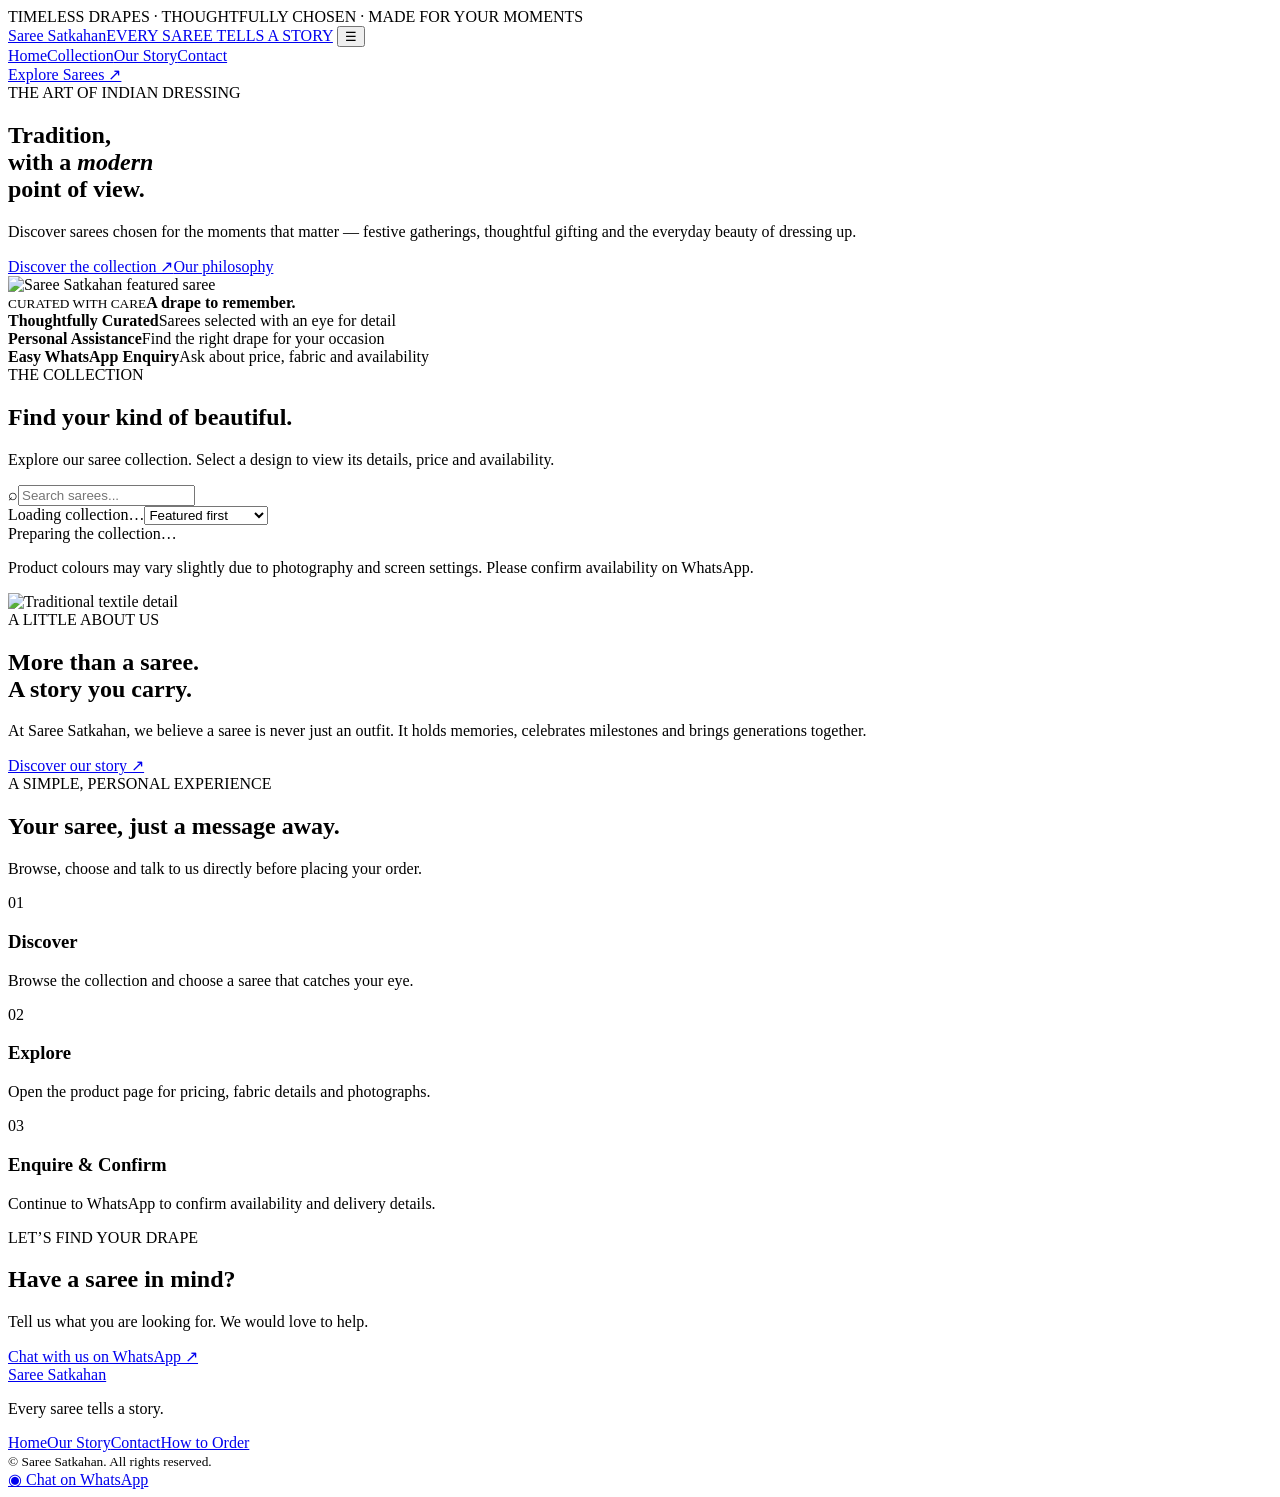
==== index.html @ 79977ba9 "Add files via upload" ====
<!doctype html>
<html lang="en">
<head>
  <meta charset="utf-8"><meta name="viewport" content="width=device-width,initial-scale=1">
  <meta name="theme-color" content="#f7f4ee">
  <meta name="description" content="Discover thoughtfully selected sarees at Saree Satkahan. Explore the collection and enquire on WhatsApp.">
  <title>Saree Satkahan | Every Saree Tells a Story</title>
  <link rel="preconnect" href="https://fonts.googleapis.com"><link rel="preconnect" href="https://fonts.gstatic.com" crossorigin>
  <link href="https://fonts.googleapis.com/css2?family=DM+Sans:wght@400;500;600;700&family=Playfair+Display:wght@400;500;600&display=swap" rel="stylesheet">
  <link rel="stylesheet" href="assets/css/style.css">
</head>
<body>
  <div class="announcement">TIMELESS DRAPES · THOUGHTFULLY CHOSEN · MADE FOR YOUR MOMENTS</div>
  <header class="site-header"><nav class="nav container">
    <a class="brand" href="index.html">Saree Satkahan<span>EVERY SAREE TELLS A STORY</span></a>
    <button class="menu-toggle" aria-label="Open menu" aria-expanded="false">☰</button>
    <div class="nav-links"><a class="active" href="index.html">Home</a><a href="#collection">Collection</a><a href="about.html">Our Story</a><a href="contact.html">Contact</a></div>
    <a class="nav-cta" href="#collection">Explore Sarees ↗</a>
  </nav></header>

  <main>
    <section class="hero container">
      <div class="hero-copy"><span class="eyebrow">THE ART OF INDIAN DRESSING</span>
        <h1>Tradition,<br>with a <em>modern</em><br>point of view.</h1>
        <p>Discover sarees chosen for the moments that matter — festive gatherings, thoughtful gifting and the everyday beauty of dressing up.</p>
        <div class="button-row"><a class="btn btn-dark" href="#collection">Discover the collection ↗</a><a class="btn btn-outline" href="about.html">Our philosophy</a></div>
      </div>
      <div class="hero-image-wrap"><img class="hero-image" src="assets/images/placeholder-saree.svg" alt="Saree Satkahan featured saree"><div class="image-note"><small>CURATED WITH CARE</small><strong>A drape to remember.</strong></div></div>
    </section>

    <section class="trust-strip"><div class="container trust-grid">
      <div><strong>Thoughtfully Curated</strong><span>Sarees selected with an eye for detail</span></div>
      <div><strong>Personal Assistance</strong><span>Find the right drape for your occasion</span></div>
      <div><strong>Easy WhatsApp Enquiry</strong><span>Ask about price, fabric and availability</span></div>
    </div></section>

    <section class="section container" id="collection">
      <div class="section-heading"><span class="eyebrow">THE COLLECTION</span><h2>Find your kind of beautiful.</h2><p>Explore our saree collection. Select a design to view its details, price and availability.</p></div>
      <div class="catalogue-tools"><label class="search-box"><span>⌕</span><input id="searchInput" type="search" placeholder="Search sarees..." aria-label="Search sarees"></label><div class="filters" id="categoryFilters"></div></div>
      <div class="results-line"><span id="resultCount">Loading collection…</span><select id="sortSelect" aria-label="Sort products"><option value="featured">Featured first</option><option value="price-low">Price: low to high</option><option value="price-high">Price: high to low</option><option value="name">Name: A to Z</option></select></div>
      <div class="product-grid" id="productGrid"><div class="loading">Preparing the collection…</div></div>
      <p class="catalogue-note">Product colours may vary slightly due to photography and screen settings. Please confirm availability on WhatsApp.</p>
    </section>

    <section class="story-band"><div class="container story-layout"><div class="story-photo"><img src="assets/images/placeholder-saree.svg" alt="Traditional textile detail"></div><div class="story-copy"><span class="eyebrow">A LITTLE ABOUT US</span><h2>More than a saree.<br>A story you carry.</h2><p>At Saree Satkahan, we believe a saree is never just an outfit. It holds memories, celebrates milestones and brings generations together.</p><a class="text-link" href="about.html">Discover our story ↗</a></div></div></section>

    <section class="section container ordering" id="ordering"><div class="section-heading"><span class="eyebrow">A SIMPLE, PERSONAL EXPERIENCE</span><h2>Your saree, just a message away.</h2><p>Browse, choose and talk to us directly before placing your order.</p></div><div class="steps">
      <article><span>01</span><h3>Discover</h3><p>Browse the collection and choose a saree that catches your eye.</p></article>
      <article><span>02</span><h3>Explore</h3><p>Open the product page for pricing, fabric details and photographs.</p></article>
      <article><span>03</span><h3>Enquire & Confirm</h3><p>Continue to WhatsApp to confirm availability and delivery details.</p></article>
    </div></section>
    <section class="contact-banner"><span class="eyebrow">LET’S FIND YOUR DRAPE</span><h2>Have a saree in mind?</h2><p>Tell us what you are looking for. We would love to help.</p><a class="btn btn-dark whatsapp-general" href="#">Chat with us on WhatsApp ↗</a></section>
  </main>
  <footer class="footer"><div class="container footer-inner"><div><a class="footer-brand" href="index.html">Saree Satkahan</a><p>Every saree tells a story.</p></div><div class="footer-nav"><a href="index.html">Home</a><a href="about.html">Our Story</a><a href="contact.html">Contact</a><a href="#ordering">How to Order</a></div><small>© <span class="current-year"></span> Saree Satkahan. All rights reserved.</small></div></footer>
  <a class="floating-whatsapp whatsapp-general" href="#" aria-label="Chat on WhatsApp">◉ <span>Chat on WhatsApp</span></a>
  <script src="assets/js/config.js"></script><script src="assets/js/catalogue.js"></script><script src="assets/js/home.js"></script><script src="assets/js/site.js"></script>
</body></html>
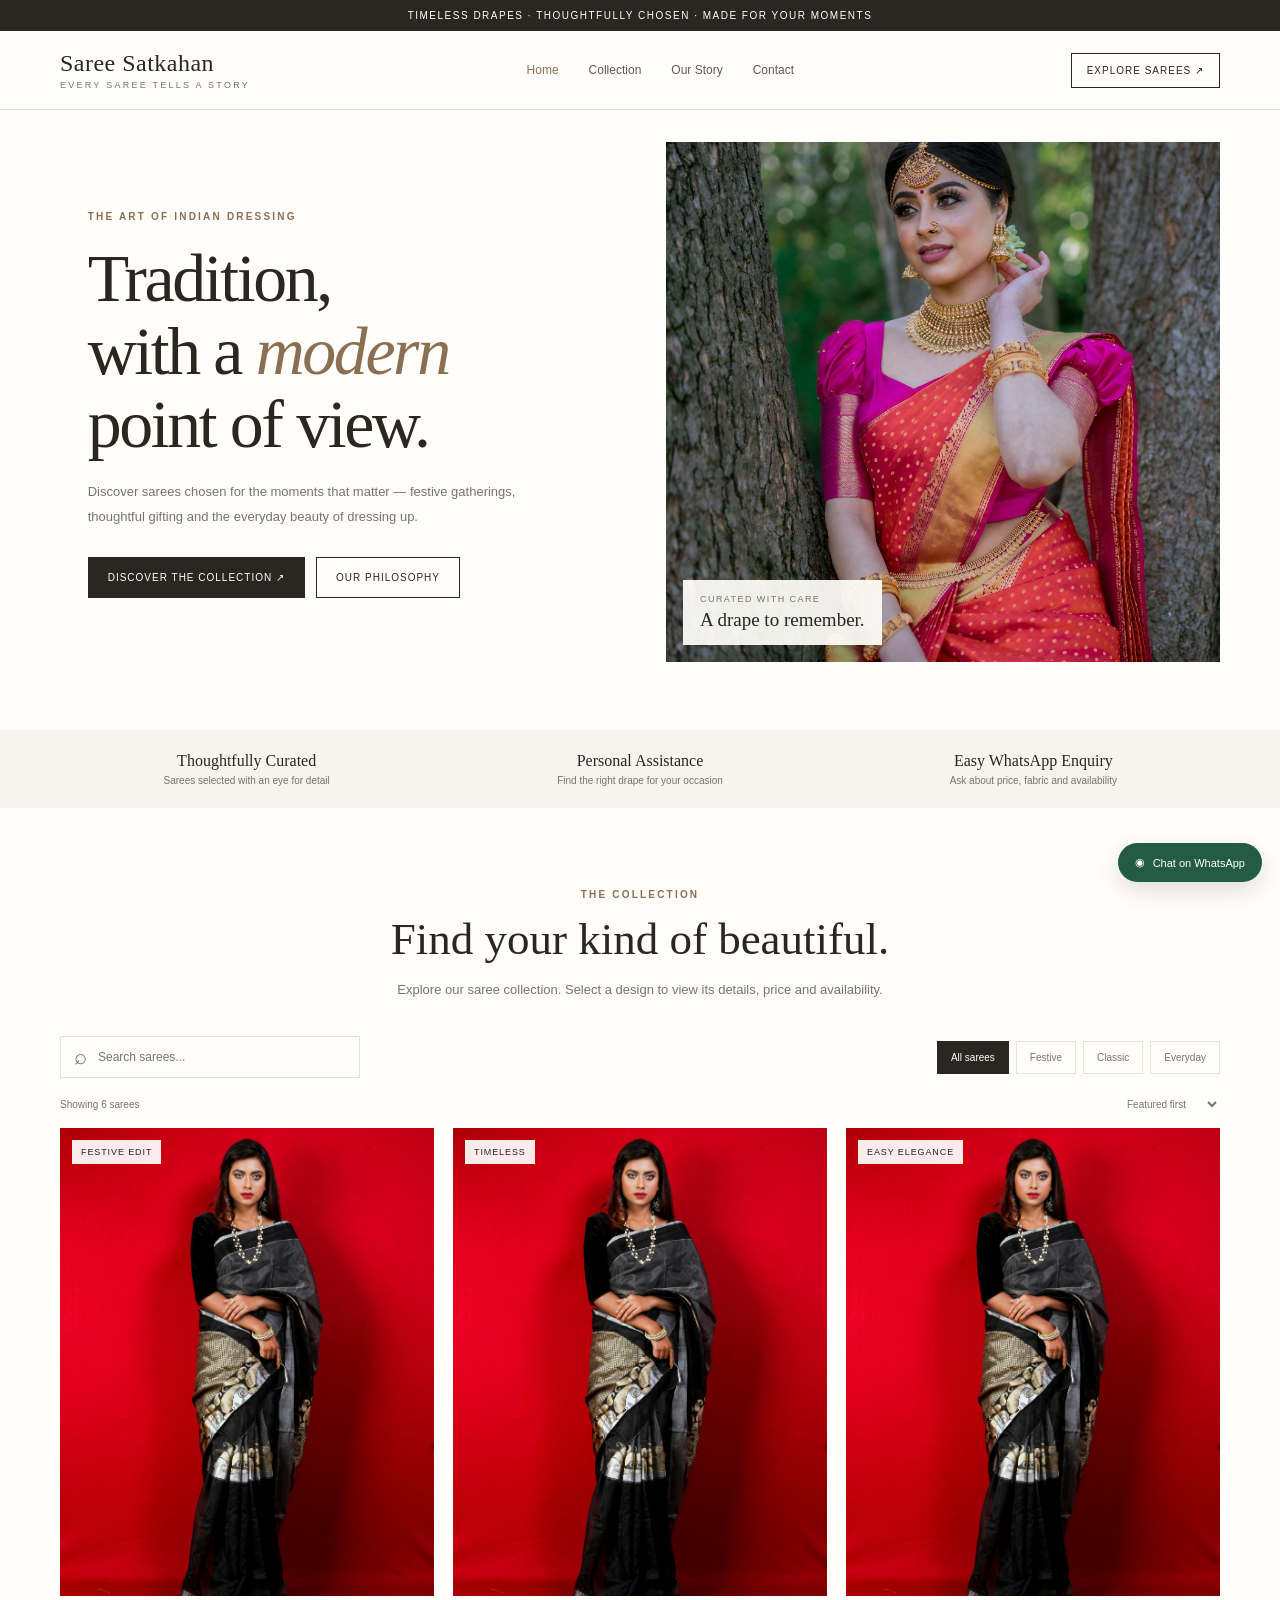
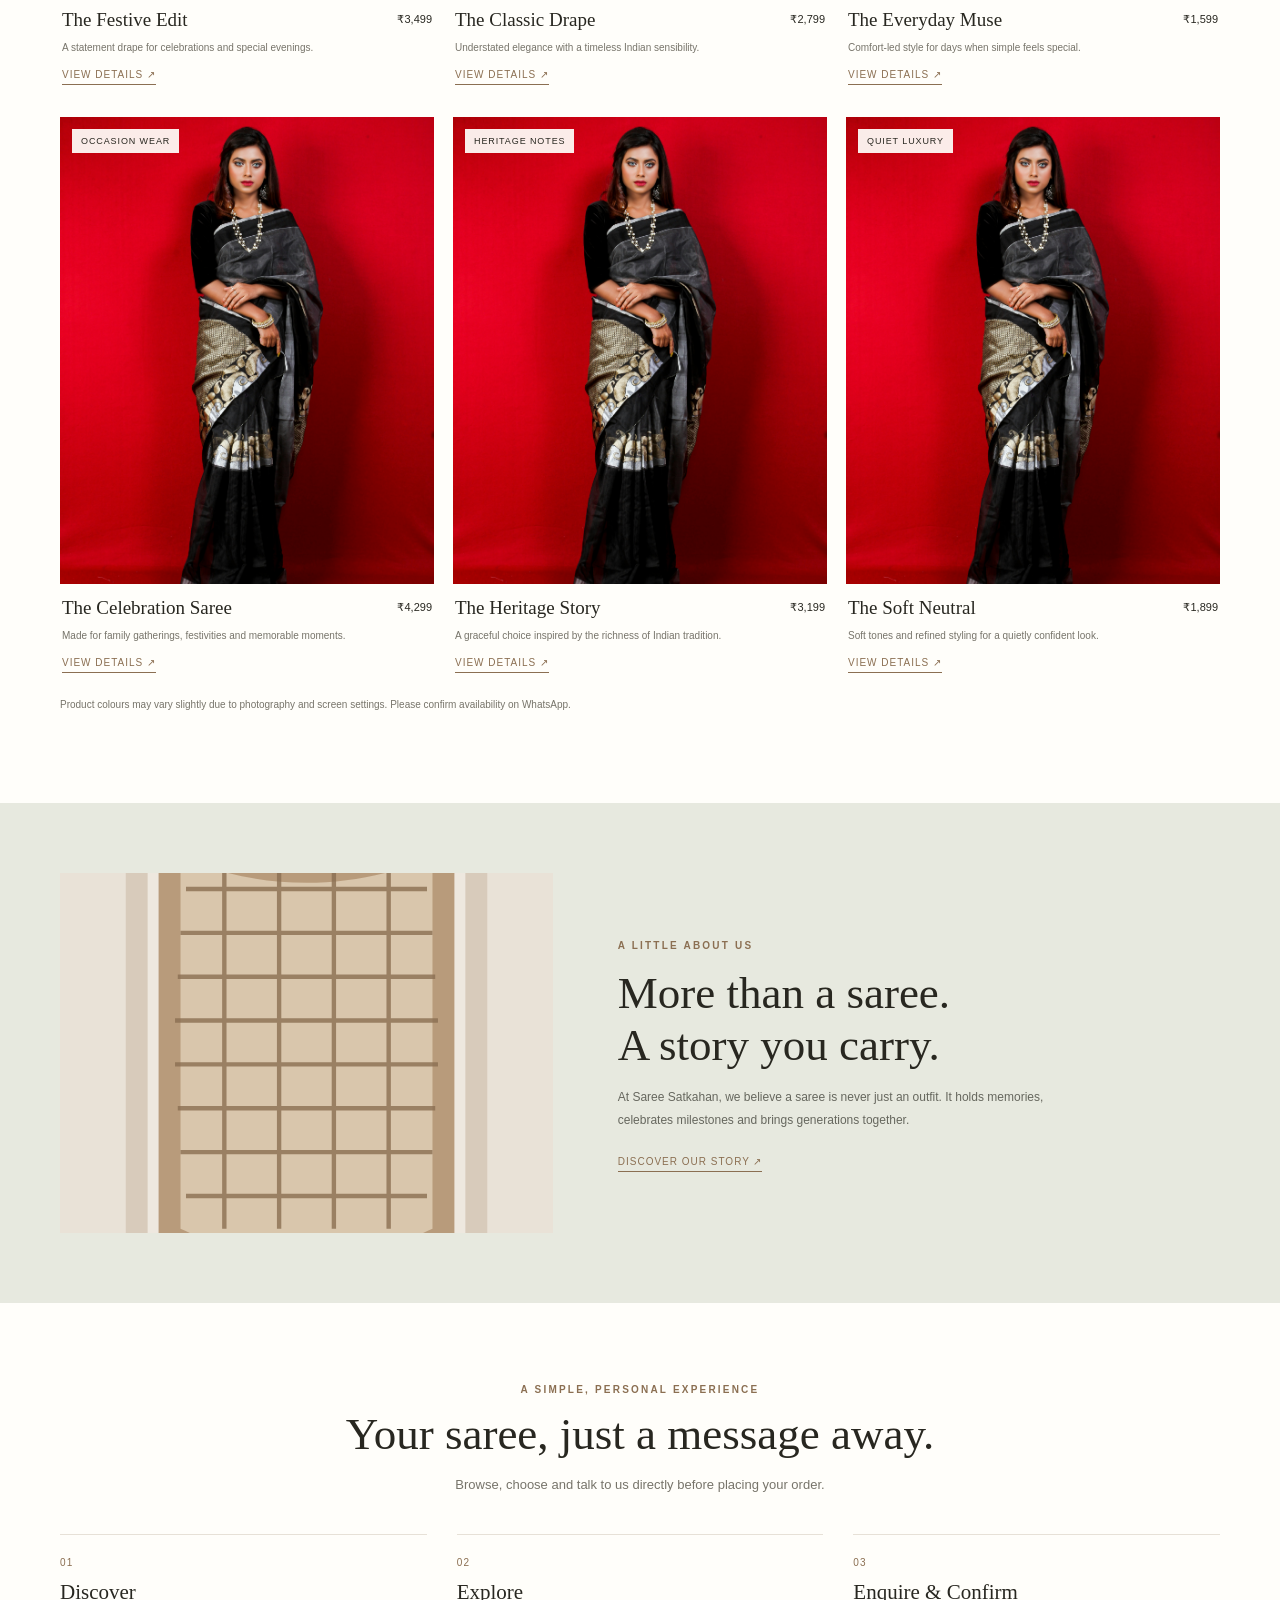
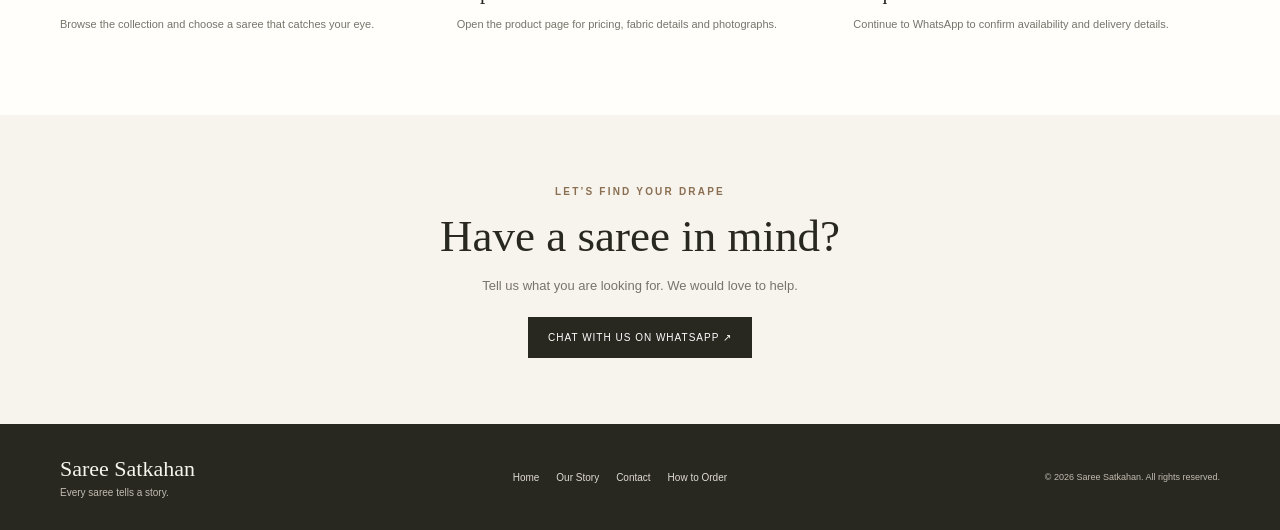
==== commit 1b5c5672: "Update index.html" ====
--- a/index.html
+++ b/index.html
@@ -25,7 +25,7 @@
         <p>Discover sarees chosen for the moments that matter — festive gatherings, thoughtful gifting and the everyday beauty of dressing up.</p>
         <div class="button-row"><a class="btn btn-dark" href="#collection">Discover the collection ↗</a><a class="btn btn-outline" href="about.html">Our philosophy</a></div>
       </div>
-      <div class="hero-image-wrap"><img class="hero-image" src="assets/images/placeholder-saree.svg" alt="Saree Satkahan featured saree"><div class="image-note"><small>CURATED WITH CARE</small><strong>A drape to remember.</strong></div></div>
+      <div class="hero-image-wrap"><img class="hero-image" src="assets/images/sabesh-photography-ltd-Xqa_NWl4xEY-unsplash.jpg" alt="Saree Satkahan featured saree"><div class="image-note"><small>CURATED WITH CARE</small><strong>A drape to remember.</strong></div></div>
     </section>
 
     <section class="trust-strip"><div class="container trust-grid">
@@ -54,4 +54,4 @@
   <footer class="footer"><div class="container footer-inner"><div><a class="footer-brand" href="index.html">Saree Satkahan</a><p>Every saree tells a story.</p></div><div class="footer-nav"><a href="index.html">Home</a><a href="about.html">Our Story</a><a href="contact.html">Contact</a><a href="#ordering">How to Order</a></div><small>© <span class="current-year"></span> Saree Satkahan. All rights reserved.</small></div></footer>
   <a class="floating-whatsapp whatsapp-general" href="#" aria-label="Chat on WhatsApp">◉ <span>Chat on WhatsApp</span></a>
   <script src="assets/js/config.js"></script><script src="assets/js/catalogue.js"></script><script src="assets/js/home.js"></script><script src="assets/js/site.js"></script>
-</body></html>+</body></html>
--- a/assets/css/style.css
+++ b/assets/css/style.css
@@ -0,0 +1,12 @@
+ :root{--paper:#f7f4ee;--white:#fffefa;--ink:#282720;--muted:#77746a;--line:#e7e1d7;--accent:#8b6f52;--accent-dark:#65503b;--sage:#e7e9df;--serif:"Playfair Display",Georgia,serif;--sans:"DM Sans",Arial,sans-serif}
+*{box-sizing:border-box}html{scroll-behavior:smooth;scroll-padding-top:100px}body{margin:0;background:var(--white);color:var(--ink);font-family:var(--sans);-webkit-font-smoothing:antialiased}a{color:inherit;text-decoration:none}button,input,select{font:inherit}.container{width:min(1160px,calc(100% - 48px));margin-inline:auto}
+.announcement{background:var(--ink);color:var(--white);text-align:center;font-size:10px;letter-spacing:.15em;padding:10px 16px}.site-header{position:sticky;top:0;z-index:20;background:#fffefaed;backdrop-filter:blur(12px);border-bottom:1px solid var(--line)}.nav{min-height:78px;display:flex;align-items:center;justify-content:space-between;gap:25px}.brand{font:24px var(--serif);letter-spacing:.02em;white-space:nowrap}.brand span{display:block;font:9px var(--sans);letter-spacing:.25em;text-align:center;margin-top:3px;color:var(--muted)}.nav-links{display:flex;gap:30px;font-size:12px;color:#5e5b53}.nav-links a:hover,.nav-links a.active{color:var(--accent)}.nav-cta{border:1px solid var(--ink);padding:11px 15px;font-size:10px;letter-spacing:.1em;text-transform:uppercase}.menu-toggle{display:none;background:none;border:0;font-size:23px}
+.hero{display:grid;grid-template-columns:1fr 1fr;align-items:center;gap:52px;padding-top:32px;padding-bottom:68px}.hero-copy{padding-left:5%}.eyebrow{font-size:10px;letter-spacing:.22em;text-transform:uppercase;color:var(--accent);font-weight:700}.hero h1,.content-page h1{font:400 clamp(43px,5.3vw,72px)/1.07 var(--serif);letter-spacing:-.035em;margin:19px 0}.hero h1 em,.content-page h1 em{color:var(--accent);font-weight:400}.hero-copy p,.section-heading p,.contact-banner p{font-size:13px;line-height:1.9;color:var(--muted);max-width:430px}.button-row{display:flex;gap:11px;flex-wrap:wrap;margin-top:27px}.btn{display:inline-flex;align-items:center;justify-content:center;border:1px solid var(--ink);padding:14px 19px;font-size:10px;letter-spacing:.1em;text-transform:uppercase;cursor:pointer;transition:.2s}.btn-dark{background:var(--ink);color:white}.btn-dark:hover{background:var(--accent-dark);border-color:var(--accent-dark)}.btn-outline{background:transparent}.btn-outline:hover{background:var(--paper)}.hero-image-wrap{height:520px;position:relative;background:var(--paper);overflow:hidden}.hero-image{width:100%;height:100%;object-fit:cover}.image-note{position:absolute;left:17px;bottom:17px;background:#fffefaed;padding:14px 17px;min-width:190px}.image-note small,.image-note strong{display:block}.image-note small{font-size:9px;letter-spacing:.16em;color:var(--muted)}.image-note strong{font:19px var(--serif);margin-top:5px}
+.trust-strip{background:var(--paper);padding:22px 0}.trust-grid{display:grid;grid-template-columns:repeat(3,1fr);gap:20px;text-align:center}.trust-grid strong{font:16px var(--serif)}.trust-grid span{display:block;font-size:10px;color:var(--muted);margin-top:5px}
+.section{padding-top:76px;padding-bottom:80px}.section-heading{text-align:center;margin:0 auto 34px}.section-heading h2,.story-copy h2,.contact-banner h2{font:400 clamp(31px,4vw,45px)/1.15 var(--serif);margin:12px 0}.section-heading p{margin:0 auto;max-width:510px}.catalogue-tools{display:flex;justify-content:space-between;gap:18px;align-items:center;margin-bottom:20px}.search-box{display:flex;align-items:center;gap:9px;border:1px solid var(--line);padding:0 13px;width:min(300px,100%);height:42px;color:var(--muted)}.search-box input{border:0;outline:0;width:100%;background:transparent;font-size:12px}.search-box span{font-size:22px}.filters{display:flex;gap:7px;flex-wrap:wrap;justify-content:flex-end}.filter-chip{border:1px solid var(--line);background:transparent;padding:10px 13px;font-size:10px;color:var(--muted);cursor:pointer}.filter-chip.active,.filter-chip:hover{background:var(--ink);border-color:var(--ink);color:white}.results-line{display:flex;justify-content:space-between;align-items:center;color:var(--muted);font-size:10px;margin:0 0 17px}.results-line select{border:0;background:transparent;color:var(--muted);font-size:10px;outline:0}.product-grid{display:grid;grid-template-columns:repeat(3,minmax(0,1fr));gap:32px 19px}.product-card{min-width:0}.product-card-link{display:block}.product-card-image{position:relative;aspect-ratio:4/5;background:var(--paper);overflow:hidden}.product-card-image img{width:100%;height:100%;object-fit:cover;display:block;transition:transform .5s}.product-card:hover img{transform:scale(1.04)}.product-badge{position:absolute;top:12px;left:12px;background:#fffefaed;padding:7px 9px;font-size:9px;letter-spacing:.1em;text-transform:uppercase}.product-card-info{padding:13px 2px 0}.product-card-title{display:flex;justify-content:space-between;gap:10px;align-items:flex-start}.product-card-title h3{font:19px var(--serif);font-weight:400;margin:0}.product-card-title span{font-size:11px;white-space:nowrap;margin-top:4px}.product-card-info p{font-size:10px;line-height:1.7;color:var(--muted);margin:8px 0}.view-link,.text-link{display:inline-block;font-size:10px;letter-spacing:.1em;text-transform:uppercase;border-bottom:1px solid var(--accent);padding-bottom:4px;color:var(--accent)}.catalogue-note,.small-note{font-size:10px;line-height:1.7;color:var(--muted);margin-top:23px}.loading,.empty-state,.error{padding:45px 15px;text-align:center;color:var(--muted);grid-column:1/-1;font-size:13px}.error{color:#a43e32}
+.story-band{background:var(--sage)}.story-layout{display:grid;grid-template-columns:.9fr 1.1fr;gap:65px;align-items:center;padding-top:70px;padding-bottom:70px}.story-photo{height:360px;background:#d9d0c1;overflow:hidden}.story-photo img{width:100%;height:100%;object-fit:cover}.story-copy h2{margin:15px 0}.story-copy p{font-size:12px;line-height:1.9;color:#66675e;max-width:470px}.story-copy .text-link{margin-top:12px}.steps{display:grid;grid-template-columns:repeat(3,1fr);gap:30px;margin-top:36px}.steps article{border-top:1px solid var(--line);padding-top:17px}.steps article>span{font-size:10px;color:var(--accent);letter-spacing:.12em}.steps h3{font:21px var(--serif);font-weight:400;margin:10px 0}.steps p{font-size:11px;line-height:1.8;color:var(--muted);margin:0}.contact-banner{text-align:center;background:var(--paper);padding:66px 20px}.contact-banner p{margin:0 auto}.contact-banner .btn{margin-top:18px}
+.footer{background:var(--ink);color:var(--paper);padding:32px 0}.footer-inner{display:flex;justify-content:space-between;align-items:center;gap:22px}.footer-brand{font:22px var(--serif)}.footer-inner p{font-size:10px;color:#c2bdb1;margin:5px 0 0}.footer-inner small{font-size:9px;color:#c2bdb1}.footer-nav{display:flex;gap:17px;flex-wrap:wrap}.footer-nav a{font-size:10px;color:#e0dbd1}.floating-whatsapp{position:fixed;right:18px;bottom:18px;z-index:30;background:#245b45;color:white;padding:13px 17px;border-radius:40px;box-shadow:0 8px 24px #0002;font-size:11px;display:flex;gap:8px;align-items:center}
+.product-page{padding-top:24px}.breadcrumbs{font-size:10px;color:var(--muted);margin-bottom:23px}.breadcrumbs a:hover{color:var(--accent)}.product-detail{display:grid;grid-template-columns:1.05fr .95fr;gap:55px;align-items:start}.main-product-image{aspect-ratio:4/5;background:var(--paper);overflow:hidden}.main-product-image img{width:100%;height:100%;object-fit:cover}.thumbnail-row{display:flex;gap:10px;margin-top:10px}.thumbnail{width:70px;height:85px;padding:0;border:1px solid transparent;background:var(--paper);cursor:pointer}.thumbnail.selected{border-color:var(--accent)}.thumbnail img{width:100%;height:100%;object-fit:cover}.product-summary{padding:24px 0;position:sticky;top:110px}.product-summary h1{font:400 clamp(34px,4vw,49px)/1.12 var(--serif);margin:13px 0}.detail-price{font-size:17px;margin:14px 0 20px}.detail-description{font-size:12px;line-height:1.9;color:var(--muted)}.detail-specs{border-top:1px solid var(--line);border-bottom:1px solid var(--line);margin:25px 0;display:grid;grid-template-columns:1fr 1fr;gap:17px;padding:18px 0}.detail-specs div{display:flex;flex-direction:column;gap:5px}.detail-specs span{font-size:9px;letter-spacing:.12em;text-transform:uppercase;color:var(--muted)}.detail-specs strong{font-size:11px;font-weight:500}.buy-now{width:100%;padding:17px}.product-summary .small-note{margin:12px 0 20px}.related-section{padding:65px 0 75px}.related-grid{grid-template-columns:repeat(3,minmax(0,1fr))}
+.content-page{padding-top:75px;padding-bottom:85px;max-width:900px}.content-page h1{font-size:clamp(42px,6vw,65px)}.content-image{height:400px;background:var(--paper);margin:35px 0}.content-image img{width:100%;height:100%;object-fit:cover}.narrow-copy{max-width:650px;margin:auto}.narrow-copy p,.contact-page>p{font-size:13px;line-height:2;color:var(--muted)}.narrow-copy .btn{margin-top:15px}.contact-page{padding-top:85px;padding-bottom:100px;max-width:760px;text-align:center}.contact-page h1{font:400 clamp(38px,5vw,58px) var(--serif);margin:15px 0}.contact-page>p{max-width:500px;margin:0 auto 25px}.contact-card{background:var(--paper);padding:30px;margin-top:55px}.contact-card h2{font:24px var(--serif);font-weight:400}.contact-card p{font-size:11px;line-height:1.8;color:var(--muted);max-width:440px;margin:0 auto 15px}
+@media(max-width:760px){.container{width:min(100% - 32px,600px)}.nav{min-height:68px;gap:10px}.brand{font-size:20px}.brand span{font-size:8px}.menu-toggle{display:block;margin-left:auto}.nav-cta{padding:9px;font-size:9px}.nav-links{display:none;position:absolute;top:100%;left:0;right:0;background:var(--white);padding:18px 22px;border-bottom:1px solid var(--line);flex-direction:column;gap:18px}.nav-links.open{display:flex}.hero{grid-template-columns:1fr;padding-top:15px;padding-bottom:42px;gap:20px}.hero-image-wrap{height:390px;grid-row:1}.hero-copy{padding:10px 2% 0}.hero h1{font-size:48px;margin:14px 0}.hero-copy p{font-size:12px}.trust-grid{gap:10px}.trust-grid strong{font-size:13px}.trust-grid span{font-size:9px;line-height:1.5}.section{padding-top:55px;padding-bottom:58px}.section-heading{margin-bottom:26px}.catalogue-tools{align-items:stretch;flex-direction:column}.search-box{width:100%}.filters{justify-content:flex-start}.product-grid{grid-template-columns:repeat(2,minmax(0,1fr));gap:25px 12px}.product-card-title{display:block}.product-card-title h3{font-size:17px}.product-card-title span{display:block;margin-top:5px}.product-card-info p{font-size:9px}.story-layout{grid-template-columns:1fr;gap:25px;padding-top:48px;padding-bottom:48px}.story-photo{height:300px}.steps{grid-template-columns:1fr;gap:23px}.contact-banner{padding:50px 18px}.footer-inner{align-items:flex-start;flex-direction:column}.product-detail{grid-template-columns:1fr;gap:20px}.product-summary{position:static;padding:5px 0}.product-summary h1{font-size:38px}.related-grid{grid-template-columns:repeat(2,minmax(0,1fr))}.content-page{padding-top:50px;padding-bottom:60px}.content-image{height:300px}.floating-whatsapp{right:11px;bottom:11px;padding:12px 14px}}
+@media(max-width:380px){.product-grid,.related-grid{grid-template-columns:1fr}.product-card-title{display:flex}.product-card-title span{display:inline}.hero h1{font-size:42px}.nav-cta{display:none}}
